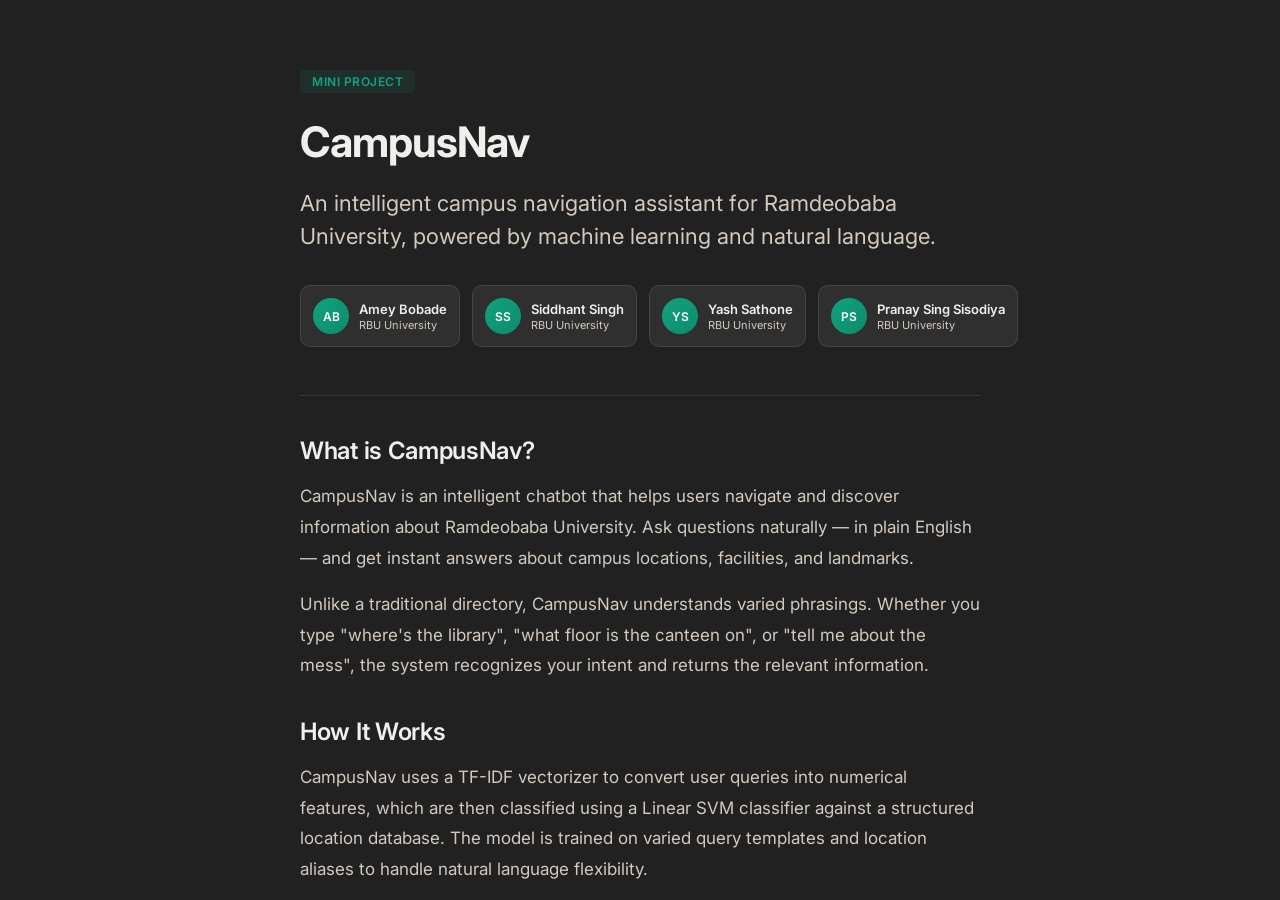
==== frontend/about.html @ 0d2a4924 "fixed ui and database, added about page" ====
<!DOCTYPE html>
<html lang="en">

<head>
    <meta charset="UTF-8">
    <meta name="viewport" content="width=device-width, initial-scale=1.0">
    <title>About - CampusNav</title>
    <link href="https://fonts.googleapis.com/css2?family=Inter:wght@400;500;600;700&display=swap" rel="stylesheet">
    <link rel="stylesheet" href="style.css">
    <link rel="icon" type="image/x-icon" href="./logo.ico" />
    <script>
        const savedTheme = localStorage.getItem('theme') || 'dark';
        document.documentElement.setAttribute('data-theme', savedTheme);
    </script>
    <style>
        .about-body {
            flex: 1;
            display: flex;
            justify-content: center;
            padding: 30px 24px;
            overflow-y: auto;
        }

        .article {
            max-width: 680px;
            width: 100%;
            padding-top: 40px;
        }

        .article-header {
            margin-bottom: 48px;
        }

        .article-title {
            font-size: 42px;
            font-weight: 700;
            color: var(--text-primary);
            line-height: 1.2;
            letter-spacing: -1px;
            margin-bottom: 20px;
        }

        .article-subtitle {
            font-size: 22px;
            color: var(--text-secondary);
            line-height: 1.5;
            font-weight: 400;
            margin-bottom: 32px;
        }

        .article-byline {
            display: grid;
            grid-template-columns: repeat(4, 1fr);
            gap: 12px;
            margin-top: 24px;
        }

        .byline-card {
            display: flex;
            align-items: center;
            gap: 10px;
            background: var(--bg-input);
            border: 1px solid var(--border-color);
            border-radius: 10px;
            padding: 12px;
        }

        .byline-avatar {
            width: 36px;
            height: 36px;
            border-radius: 50%;
            background: linear-gradient(135deg, #10a37f 0%, #0d8a6c 100%);
            display: flex;
            align-items: center;
            justify-content: center;
            color: white;
            font-weight: 600;
            font-size: 12px;
            flex-shrink: 0;
        }

        .byline-info {
            display: flex;
            flex-direction: column;
            gap: 1px;
            min-width: 0;
        }

        .byline-name {
            font-size: 13px;
            font-weight: 600;
            color: var(--text-primary);
            white-space: nowrap;
            overflow: hidden;
            text-overflow: ellipsis;
        }

        .byline-meta {
            font-size: 11px;
            color: var(--text-secondary);
        }

        .article-divider {
            height: 1px;
            background: var(--border-color);
            margin: 40px 0;
        }

        .article-section {
            margin-bottom: 36px;
        }

        .article-section h2 {
            font-size: 24px;
            font-weight: 600;
            color: var(--text-primary);
            margin-bottom: 16px;
            letter-spacing: -0.3px;
        }

        .article-section p {
            font-size: 17px;
            color: var(--text-secondary);
            line-height: 1.8;
            margin-bottom: 16px;
        }

        .article-section p:last-child {
            margin-bottom: 0;
        }

        .article-tag {
            display: inline-block;
            font-size: 12px;
            font-weight: 600;
            letter-spacing: 0.5px;
            text-transform: uppercase;
            color: #10a37f;
            background: rgba(16, 163, 127, 0.1);
            padding: 4px 12px;
            border-radius: 4px;
            margin-bottom: 24px;
        }

        .article-footer {
            margin-top: 56px;
            padding-top: 32px;
        }

        .article-footer a {
            display: inline-flex;
            align-items: center;
            gap: 8px;
            color: #10a37f;
            text-decoration: none;
            font-size: 15px;
            font-weight: 500;
            transition: opacity 0.2s;
        }

        .article-footer a:hover {
            opacity: 0.75;
        }

        @media (max-width: 640px) {
            .article-title {
                font-size: 32px;
            }

            .article-subtitle {
                font-size: 18px;
            }

            .article-byline {
                grid-template-columns: 1fr 1fr;
            }
        }

        @media (max-width: 480px) {
            .article-title {
                font-size: 28px;
            }

            .article-subtitle {
                font-size: 16px;
            }

            .article-byline {
                grid-template-columns: 1fr;
            }

            .about-body {
                padding: 20px 16px;
            }
        }
    </style>
</head>

<body>
    <div class="app-container">
        <main class="chat-area">
            <div class="about-body">
                <article class="article">
                    <header class="article-header">
                        <span class="article-tag">Mini Project</span>
                        <h1 class="article-title">CampusNav</h1>
                        <p class="article-subtitle">
                            An intelligent campus navigation assistant for Ramdeobaba University,
                            powered by machine learning and natural language.
                        </p>
                        <div class="article-byline">
                            <div class="byline-card">
                                <div class="byline-avatar">AB</div>
                                <div class="byline-info">
                                    <span class="byline-name">Amey Bobade</span>
                                    <span class="byline-meta">RBU University</span>
                                </div>
                            </div>
                            <div class="byline-card">
                                <div class="byline-avatar">SS</div>
                                <div class="byline-info">
                                    <span class="byline-name">Siddhant Singh</span>
                                    <span class="byline-meta">RBU University</span>
                                </div>
                            </div>
                            <div class="byline-card">
                                <div class="byline-avatar">YS</div>
                                <div class="byline-info">
                                    <span class="byline-name">Yash Sathone</span>
                                    <span class="byline-meta">RBU University</span>
                                </div>
                            </div>
                            <div class="byline-card">
                                <div class="byline-avatar">PS</div>
                                <div class="byline-info">
                                    <span class="byline-name">Pranay Sing Sisodiya</span>
                                    <span class="byline-meta">RBU University</span>
                                </div>
                            </div>
                        </div>
                    </header>

                    <div class="article-divider"></div>

                    <section class="article-section">
                        <h2>What is CampusNav?</h2>
                        <p>
                            CampusNav is an intelligent chatbot that helps users navigate and discover
                            information about Ramdeobaba University. Ask questions naturally — in plain English —
                            and get instant answers about campus locations, facilities, and landmarks.
                        </p>
                        <p>
                            Unlike a traditional directory, CampusNav understands varied phrasings. Whether you
                            type "where's the library", "what floor is the canteen on", or "tell me about the
                            mess", the system recognizes your intent and returns the relevant information.
                        </p>
                    </section>

                    <section class="article-section">
                        <h2>How It Works</h2>
                        <p>
                            CampusNav uses a TF-IDF vectorizer to convert user queries into numerical
                            features, which are then classified using a Linear SVM classifier against a
                            structured location database. The model is trained on varied query templates
                            and location aliases to handle natural language flexibility.
                        </p>
                        <p>
                            The backend is built with FastAPI, serving the ML model over a simple REST API.
                            The frontend is a single-page application with a clean, responsive chat interface.
                        </p>
                    </section>

                    <section class="article-section">
                        <h2>Tech Stack</h2>
                        <p>
                            Python &nbsp;&middot;&nbsp; FastAPI &nbsp;&middot;&nbsp; scikit-learn &nbsp;&middot;&nbsp;
                            HTML &nbsp;&middot;&nbsp; CSS &nbsp;&middot;&nbsp; JavaScript &nbsp;&middot;&nbsp; JSON
                        </p>
                    </section>

                    <div class="article-divider"></div>

                    <footer class="article-footer">
                        <a href="index.html">
                            <svg width="16" height="16" viewBox="0 0 24 24" fill="none" stroke="currentColor"
                                stroke-width="2" stroke-linecap="round" stroke-linejoin="round">
                                <line x1="19" y1="12" x2="5" y2="12"></line>
                                <polyline points="12 19 5 12 12 5"></polyline>
                            </svg>
                            Back to Chat
                        </a>
                    </footer>
                </article>
            </div>
        </main>
    </div>
</body>

</html>
---- frontend/style.css ----
@import url('https://fonts.googleapis.com/css2?family=Inter:wght@400;500;600;700&display=swap');

:root {
    --bg-main: #212121;
    --text-primary: #F1EFEC;
    --text-secondary: #D4C9BE;
    --bg-input: #2F2F2F;
    --border-color: rgba(255, 255, 255, 0.1);
    --user-msg-bg: #2F2F2F;
    --shadow: rgba(0, 0, 0, 0.5);
    --hamburger-hover-bg: rgba(255, 255, 255, 0.1);
    --input-focus-shadow: rgba(0, 0, 0, 0.2);
    --send-btn-bg: #ffffff;
    --send-btn-color: #212121;
    --send-btn-hover-bg: #e0e0e0;
    --send-btn-disabled-bg: rgba(255, 255, 255, 0.1);
}

[data-theme="light"] {
    --bg-main: #F5F5F5;
    --text-primary: #1a1a1a;
    --text-secondary: #666666;
    --bg-input: #ffffff;
    --border-color: rgba(0, 0, 0, 0.1);
    --user-msg-bg: #e8e8e8;
    --shadow: rgba(0, 0, 0, 0.1);
    --hamburger-hover-bg: rgba(0, 0, 0, 0.06);
    --input-focus-shadow: rgba(0, 0, 0, 0.15);
    --send-btn-bg: #1a1a1a;
    --send-btn-color: #ffffff;
    --send-btn-hover-bg: #333333;
    --send-btn-disabled-bg: rgba(0, 0, 0, 0.08);
}

* {
    box-sizing: border-box;
    margin: 0;
    padding: 0;
}

body {
    background: var(--bg-main);
    color: var(--text-primary);
    font-family: "Inter", sans-serif;
    height: 100dvh;
    display: flex;
    overflow: hidden;
    font-size: 15px;
}

.app-container {
    display: flex;
    width: 100vw;
    height: 100dvh;
}

.user-menu-wrapper {
    position: relative;
    display: flex;
    align-items: center;
    margin-left: auto;
}

@keyframes pulse-soft {
    0% {
        transform: scale(0.95);
        opacity: 0.8;
    }

    50% {
        transform: scale(1.05);
        opacity: 1;
    }

    100% {
        transform: scale(0.95);
        opacity: 0.8;
    }
}

.user-avatar-icon {
    color: var(--text-secondary);
    display: flex;
    align-items: center;
    justify-content: center;
    width: 36px;
    height: 36px;
}

.user-avatar-icon svg {
    animation: pulse-soft 3s infinite ease-in-out;
}

.hamburger-btn {
    background: transparent;
    border: none;
    color: var(--text-secondary);
    cursor: pointer;
    border-radius: 8px;
    width: 36px;
    height: 36px;
    display: flex;
    align-items: center;
    justify-content: center;
    transition: background 0.2s, color 0.2s, transform 0.2s;
}

.hamburger-btn:hover {
    background: var(--hamburger-hover-bg);
    color: var(--text-primary);
    transform: scale(1.05);
}

.hamburger-btn:active {
    transform: scale(0.95);
}

.dropdown-menu {
    position: absolute;
    top: 48px;
    right: 0;
    width: 220px;
    background: var(--bg-input);
    border: 1px solid var(--border-color);
    border-radius: 12px;
    padding: 8px;
    display: none;
    flex-direction: column;
    box-shadow: 0 4px 20px var(--shadow);
    z-index: 1000;
}

@keyframes slide-down {
    from {
        opacity: 0;
        transform: translateY(-10px);
    }

    to {
        opacity: 1;
        transform: translateY(0);
    }
}

.dropdown-menu.show {
    display: flex;
    animation: slide-down 0.2s ease-out forwards;
}

.dropdown-item {
    background: transparent;
    border: none;
    color: var(--text-primary);
    padding: 10px 12px;
    border-radius: 8px;
    cursor: pointer;
    display: flex;
    align-items: center;
    gap: 10px;
    font-size: 14px;
    text-align: left;
    transition: background 0.2s, transform 0.2s;
}

.dropdown-item:hover {
    background: var(--hamburger-hover-bg);
    transform: translateX(4px);
}

.dropdown-item:active {
    transform: translateX(2px) scale(0.98);
}

.dropdown-divider {
    height: 1px;
    background: var(--border-color);
    margin: 8px 0;
}

.chat-area {
    flex: 1;
    display: flex;
    flex-direction: column;
    position: relative;
    height: 100dvh;
}

.chat-header {
    display: flex;
    align-items: center;
    padding: 12px 24px;
    color: var(--text-secondary);
    font-weight: 500;
    justify-content: flex-start;
    gap: 12px;
}

.chat-header h2 {
    font-size: 18px;
    font-weight: 600;
    color: var(--text-primary);
    margin: 0;
}

.messages-container {
    flex: 1;
    overflow-y: auto;
    padding-bottom: 20px;
    display: flex;
    flex-direction: column;
}

@keyframes pop-in {
    from {
        opacity: 0;
        transform: translateY(10px) scale(0.98);
    }

    to {
        opacity: 1;
        transform: translateY(0) scale(1);
    }
}

.msg-row {
    width: 100%;
    display: flex;
    justify-content: center;
    padding: 24px 20px;
    animation: pop-in 0.6s ease-out forwards;
}

.msg-content {
    max-width: 768px;
    width: 100%;
    display: flex;
    gap: 16px;
}

.msg-row.user {
    justify-content: center;
}

.msg-row.user .msg-content {
    justify-content: flex-end;
}

.msg-text {
    line-height: 1.6;
    white-space: pre-wrap;
    flex: 1;
    color: var(--text-primary);
}

.msg-row.user .msg-text {
    background: var(--user-msg-bg);
    padding: 10px 18px;
    border-radius: 20px;
    max-width: fit-content;
    flex: none;
}

.msg-row.bot .msg-text {
    padding: 4px 0;
}

.bot-avatar {
    width: 32px;
    height: 32px;
    border-radius: 4px;
    background: linear-gradient(135deg, #10a37f 0%, #0d8a6c 100%);
    display: flex;
    align-items: center;
    justify-content: center;
    color: white;
    font-size: 12px;
    font-weight: 600;
    flex-shrink: 0;
}

.typing-indicator {
    display: flex;
    align-items: center;
    gap: 4px;
    padding: 8px 0;
}

.typing-dot {
    width: 6px;
    height: 6px;
    background: var(--text-secondary);
    border-radius: 50%;
    animation: typing-bounce 1.4s infinite ease-in-out both;
}

.typing-dot:nth-child(1) {
    animation-delay: -0.32s;
}

.typing-dot:nth-child(2) {
    animation-delay: -0.16s;
}

@keyframes typing-bounce {

    0%,
    80%,
    100% {
        transform: scale(0);
        opacity: 0.5;
    }

    40% {
        transform: scale(1);
        opacity: 1;
    }
}

.input-container-wrapper {
    width: 100%;
    padding: 0 20px 20px 20px;
    display: flex;
    flex-direction: column;
    align-items: center;
}

.input-container {
    max-width: 768px;
    width: 100%;
    margin-bottom: 8px;
}

.input-box {
    position: relative;
    background: var(--bg-input);
    border-radius: 24px;
    border: 1px solid var(--border-color);
    display: flex;
    align-items: flex-end;
    padding: 12px 16px;
    box-shadow: 0 0 15px var(--shadow);
    transition: border-color 0.3s ease, box-shadow 0.3s ease, transform 0.3s ease;
}

.input-box:focus-within {
    border-color: var(--text-secondary);
    box-shadow: 0 4px 20px var(--input-focus-shadow);
    transform: translateY(-2px);
}

.input-box textarea {
    width: 100%;
    background: transparent;
    border: none;
    color: var(--text-primary);
    font-family: inherit;
    font-size: 15px;
    outline: none;
    resize: none;
    max-height: 200px;
    padding: 2px 40px 2px 8px;
    line-height: 1.5;
}

.input-box textarea::placeholder {
    color: var(--text-secondary);
}

.send-btn {
    position: absolute;
    right: 12px;
    bottom: 10px;
    background: var(--send-btn-bg);
    color: var(--send-btn-color);
    border: none;
    border-radius: 10px;
    width: 32px;
    height: 32px;
    display: flex;
    align-items: center;
    justify-content: center;
    cursor: pointer;
    transition: opacity 0.2s, transform 0.2s, background-color 0.2s;
}

.send-btn:not(:disabled):hover {
    transform: scale(1.05);
    background: var(--send-btn-hover-bg);
}

.send-btn:not(:disabled):active {
    transform: scale(0.95);
}

.send-btn svg {
    color: var(--send-btn-color);
    transition: transform 0.2s;
}

.send-btn:not(:disabled):hover svg {
    transform: translateX(2px) translateY(-2px);
}

.send-btn:disabled {
    opacity: 0.5;
    cursor: not-allowed;
    background: var(--send-btn-disabled-bg);
}

.send-btn:disabled svg {
    color: var(--text-secondary);
}

@media (max-width: 768px) {
    .msg-content {
        max-width: 100%;
    }

    .input-box {
        border-radius: 20px;
    }

    .msg-text {
        font-size: 15px;
    }

    .chat-header {
        padding: 10px 16px;
    }

    .chat-header h2 {
        font-size: 16px;
    }

    .user-avatar-icon,
    .hamburger-btn {
        width: 32px;
        height: 32px;
    }

    .dropdown-menu {
        width: 200px;
        right: -8px;
    }

    .input-container-wrapper {
        padding: 0 12px 16px;
    }
}
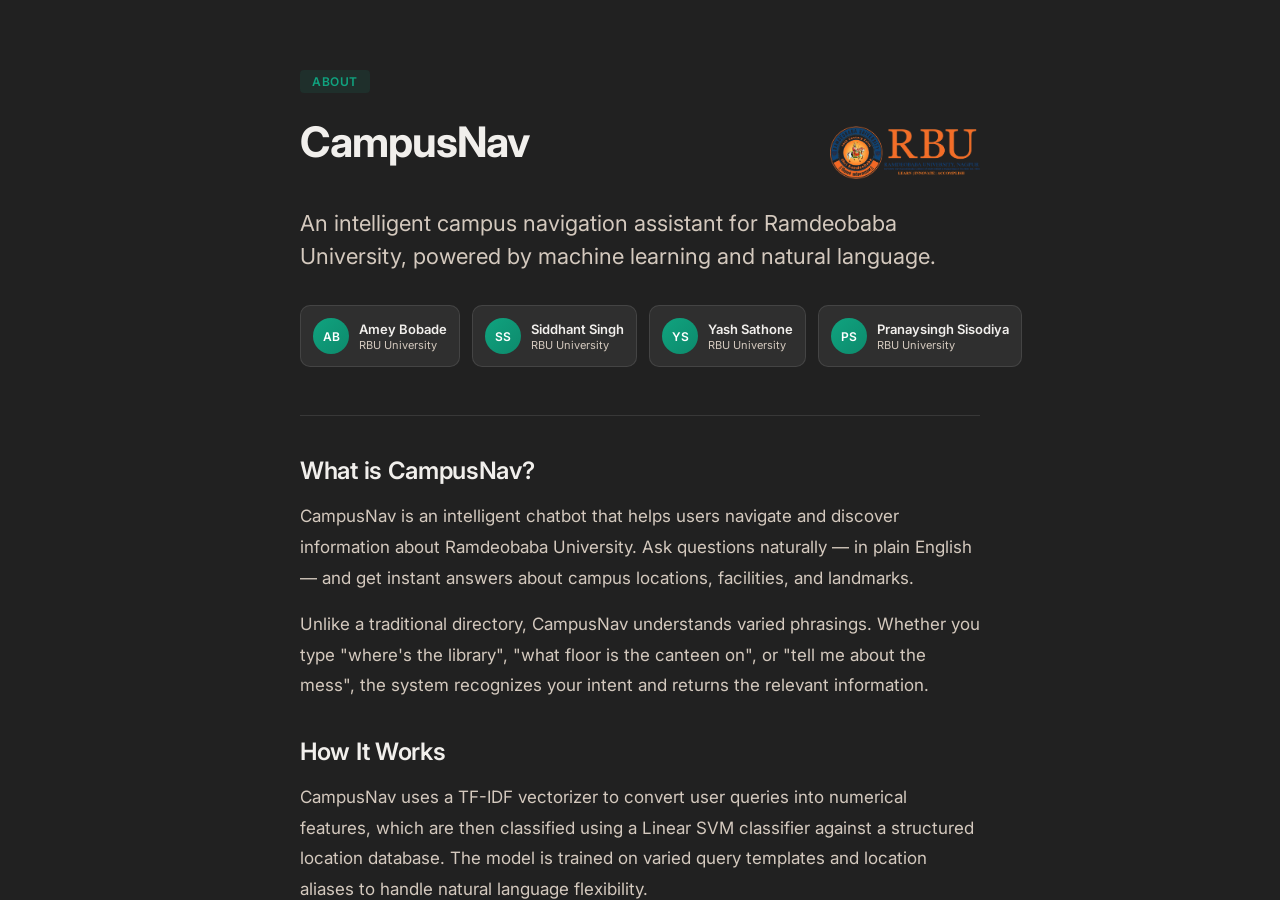
==== commit d3588a07: "add logo" ====
--- a/frontend/about.html
+++ b/frontend/about.html
@@ -176,6 +176,38 @@
             }
         }
 
+        .beams-container {
+            position: relative;
+            width: 100%;
+            height: 100%;
+        }
+
+        .logo-box {
+            display: flex;
+            align-items: center;
+            justify-content: space-between;
+            margin-bottom: 20px;
+        }
+
+        .logo-box img {
+            width: 25dvw;
+            max-width: 150px;
+            height: auto;
+        }
+
+
+        @media (max-width: 768px) {
+            .logo-box {
+                flex-direction: column;
+                text-align: center;
+            }
+
+            .logo-box img {
+                width: 30vw;
+                max-width: 100px;
+            }
+        }
+
         @media (max-width: 480px) {
             .article-title {
                 font-size: 28px;
@@ -191,6 +223,11 @@
 
             .about-body {
                 padding: 20px 16px;
+            }
+
+            .logo-box img {
+                width: 35vw;
+                max-width: 70px;
             }
         }
     </style>
@@ -202,8 +239,13 @@
             <div class="about-body">
                 <article class="article">
                     <header class="article-header">
-                        <span class="article-tag">Mini Project</span>
-                        <h1 class="article-title">CampusNav</h1>
+                        <span class="article-tag">About</span>
+
+                        <div class="logo-box">
+                            <h1 class="article-title">CampusNav</h1>
+                            <img src="rbu_logo.png" alt="rbu_logo">
+                        </div>
+
                         <p class="article-subtitle">
                             An intelligent campus navigation assistant for Ramdeobaba University,
                             powered by machine learning and natural language.
@@ -233,7 +275,7 @@
                             <div class="byline-card">
                                 <div class="byline-avatar">PS</div>
                                 <div class="byline-info">
-                                    <span class="byline-name">Pranay Sing Sisodiya</span>
+                                    <span class="byline-name">Pranaysingh Sisodiya</span>
                                     <span class="byline-meta">RBU University</span>
                                 </div>
                             </div>
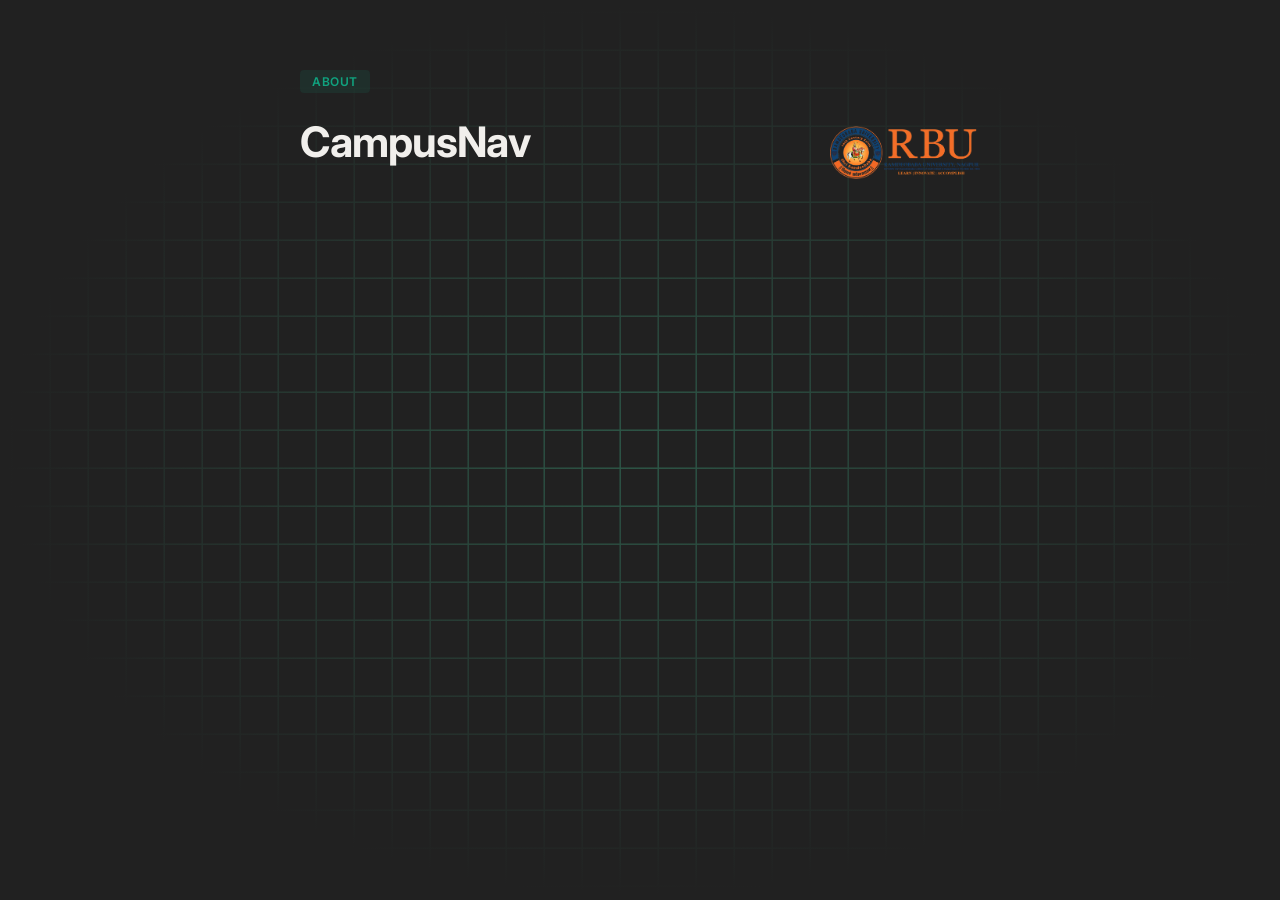
==== commit ce8ac54e: "add animation" ====
--- a/frontend/about.html
+++ b/frontend/about.html
@@ -13,7 +13,36 @@
         document.documentElement.setAttribute('data-theme', savedTheme);
     </script>
     <style>
+        .chat-area {
+            position: relative;
+            overflow: hidden;
+        }
+
+        #shapegrid-canvas {
+            position: absolute;
+            top: 0;
+            left: 0;
+            width: 100%;
+            height: 100%;
+            z-index: 0;
+            pointer-events: none;
+        }
+
+        .chat-area::after {
+            content: '';
+            position: absolute;
+            top: 0;
+            left: 0;
+            width: 100%;
+            height: 100%;
+            background: radial-gradient(ellipse at center, transparent 0%, var(--bg-main) 70%);
+            pointer-events: none;
+            z-index: 1;
+        }
+
         .about-body {
+            position: relative;
+            z-index: 2;
             flex: 1;
             display: flex;
             justify-content: center;
@@ -230,16 +259,60 @@
                 max-width: 70px;
             }
         }
+
+        /* Split animation styles */
+        .article-title .char {
+            display: inline-block;
+            opacity: 0;
+            transform: translateY(40px);
+            will-change: transform, opacity;
+        }
+
+        .article-title.animate .char {
+            animation: char-reveal 1.25s cubic-bezier(0.25, 0.46, 0.45, 0.94) forwards;
+        }
+
+        @keyframes char-reveal {
+            to {
+                opacity: 1;
+                transform: translateY(0);
+            }
+        }
+
+        /* Other elements fade in after title */
+        .article-tag,
+        .logo-box img,
+        .article-subtitle,
+        .article-byline,
+        .article-divider,
+        .article-section,
+        .article-footer {
+            opacity: 0;
+            transform: translateY(20px);
+            transition: opacity 0.6s ease-out, transform 0.6s ease-out;
+        }
+
+        .article-tag.visible,
+        .logo-box img.visible,
+        .article-subtitle.visible,
+        .article-byline.visible,
+        .article-divider.visible,
+        .article-section.visible,
+        .article-footer.visible {
+            opacity: 1;
+            transform: translateY(0);
+        }
     </style>
 </head>
 
 <body>
     <div class="app-container">
         <main class="chat-area">
+            <canvas id="shapegrid-canvas"></canvas>
             <div class="about-body">
                 <article class="article">
                     <header class="article-header">
-                        <span class="article-tag">About</span>
+                        <span class="article-tag visible">About</span>
 
                         <div class="logo-box">
                             <h1 class="article-title">CampusNav</h1>
@@ -336,6 +409,403 @@
             </div>
         </main>
     </div>
-</body>
+
+    <script>
+        // ── ShapeGrid (vanilla canvas, converted from React) ──────────────────
+        (function () {
+            const canvas = document.getElementById('shapegrid-canvas');
+            if (!canvas) return;
+            const ctx = canvas.getContext('2d');
+
+            // Theme-aware palette — matched to --bg-main and --text-secondary tones
+            const PALETTES = {
+                dark: {
+                    borderColor: '#2e5a4a',
+                    hoverFillColor: '#1a3a2e',
+                    speed: 0.6,
+                    trailAmount: 8
+                },
+                light: {
+                    borderColor: '#a8c4bc',
+                    hoverFillColor: '#d4e8e2',
+                    speed: 0.35,
+                    trailAmount: 5
+                }
+            };
+
+            function getTheme() {
+                return document.documentElement.getAttribute('data-theme') || 'dark';
+            }
+
+            function getPalette() {
+                return PALETTES[getTheme()] || PALETTES.dark;
+            }
+
+            const config = {
+                direction: 'diagonal',
+                squareSize: 38,
+                shape: 'square',       // 'square' | 'circle' | 'hexagon' | 'triangle'
+                ...getPalette()
+            };
+
+            let numSquaresX, numSquaresY;
+            const gridOffset = { x: 0, y: 0 };
+            let hoveredSquare = null;
+            const trailCells = [];
+            const cellOpacities = new Map();
+            let animId = null;
+
+            const isHex = config.shape === 'hexagon';
+            const isTri = config.shape === 'triangle';
+            const hexHoriz = config.squareSize * 1.5;
+            const hexVert = config.squareSize * Math.sqrt(3);
+
+            function resizeCanvas() {
+                canvas.width = canvas.offsetWidth;
+                canvas.height = canvas.offsetHeight;
+                numSquaresX = Math.ceil(canvas.width / config.squareSize) + 1;
+                numSquaresY = Math.ceil(canvas.height / config.squareSize) + 1;
+            }
+
+            function drawHex(cx, cy, size) {
+                ctx.beginPath();
+                for (let i = 0; i < 6; i++) {
+                    const angle = (Math.PI / 3) * i;
+                    const vx = cx + size * Math.cos(angle);
+                    const vy = cy + size * Math.sin(angle);
+                    if (i === 0) ctx.moveTo(vx, vy);
+                    else ctx.lineTo(vx, vy);
+                }
+                ctx.closePath();
+            }
+
+            function drawCircle(cx, cy, size) {
+                ctx.beginPath();
+                ctx.arc(cx, cy, size / 2, 0, Math.PI * 2);
+                ctx.closePath();
+            }
+
+            function drawTriangle(cx, cy, size, flip) {
+                ctx.beginPath();
+                if (flip) {
+                    ctx.moveTo(cx, cy + size / 2);
+                    ctx.lineTo(cx + size / 2, cy - size / 2);
+                    ctx.lineTo(cx - size / 2, cy - size / 2);
+                } else {
+                    ctx.moveTo(cx, cy - size / 2);
+                    ctx.lineTo(cx + size / 2, cy + size / 2);
+                    ctx.lineTo(cx - size / 2, cy + size / 2);
+                }
+                ctx.closePath();
+            }
+
+            function drawGrid() {
+                ctx.clearRect(0, 0, canvas.width, canvas.height);
+
+                if (isHex) {
+                    const colShift = Math.floor(gridOffset.x / hexHoriz);
+                    const offsetX = ((gridOffset.x % hexHoriz) + hexHoriz) % hexHoriz;
+                    const offsetY = ((gridOffset.y % hexVert) + hexVert) % hexVert;
+                    const cols = Math.ceil(canvas.width / hexHoriz) + 3;
+                    const rows = Math.ceil(canvas.height / hexVert) + 3;
+
+                    for (let col = -2; col < cols; col++) {
+                        for (let row = -2; row < rows; row++) {
+                            const cx = col * hexHoriz + offsetX;
+                            const cy = row * hexVert + ((col + colShift) % 2 !== 0 ? hexVert / 2 : 0) + offsetY;
+                            const cellKey = col + ',' + row;
+                            const alpha = cellOpacities.get(cellKey);
+                            if (alpha) {
+                                ctx.globalAlpha = alpha;
+                                drawHex(cx, cy, config.squareSize);
+                                ctx.fillStyle = config.hoverFillColor;
+                                ctx.fill();
+                                ctx.globalAlpha = 1;
+                            }
+                            drawHex(cx, cy, config.squareSize);
+                            ctx.strokeStyle = config.borderColor;
+                            ctx.stroke();
+                        }
+                    }
+                } else if (isTri) {
+                    const halfW = config.squareSize / 2;
+                    const colShift = Math.floor(gridOffset.x / halfW);
+                    const rowShift = Math.floor(gridOffset.y / config.squareSize);
+                    const offsetX = ((gridOffset.x % halfW) + halfW) % halfW;
+                    const offsetY = ((gridOffset.y % config.squareSize) + config.squareSize) % config.squareSize;
+                    const cols = Math.ceil(canvas.width / halfW) + 4;
+                    const rows = Math.ceil(canvas.height / config.squareSize) + 4;
+
+                    for (let col = -2; col < cols; col++) {
+                        for (let row = -2; row < rows; row++) {
+                            const cx = col * halfW + offsetX;
+                            const cy = row * config.squareSize + config.squareSize / 2 + offsetY;
+                            const flip = ((col + colShift + row + rowShift) % 2 + 2) % 2 !== 0;
+                            const cellKey = col + ',' + row;
+                            const alpha = cellOpacities.get(cellKey);
+                            if (alpha) {
+                                ctx.globalAlpha = alpha;
+                                drawTriangle(cx, cy, config.squareSize, flip);
+                                ctx.fillStyle = config.hoverFillColor;
+                                ctx.fill();
+                                ctx.globalAlpha = 1;
+                            }
+                            drawTriangle(cx, cy, config.squareSize, flip);
+                            ctx.strokeStyle = config.borderColor;
+                            ctx.stroke();
+                        }
+                    }
+                } else if (config.shape === 'circle') {
+                    const offsetX = ((gridOffset.x % config.squareSize) + config.squareSize) % config.squareSize;
+                    const offsetY = ((gridOffset.y % config.squareSize) + config.squareSize) % config.squareSize;
+                    const cols = Math.ceil(canvas.width / config.squareSize) + 3;
+                    const rows = Math.ceil(canvas.height / config.squareSize) + 3;
+
+                    for (let col = -2; col < cols; col++) {
+                        for (let row = -2; row < rows; row++) {
+                            const cx = col * config.squareSize + config.squareSize / 2 + offsetX;
+                            const cy = row * config.squareSize + config.squareSize / 2 + offsetY;
+                            const cellKey = col + ',' + row;
+                            const alpha = cellOpacities.get(cellKey);
+                            if (alpha) {
+                                ctx.globalAlpha = alpha;
+                                drawCircle(cx, cy, config.squareSize);
+                                ctx.fillStyle = config.hoverFillColor;
+                                ctx.fill();
+                                ctx.globalAlpha = 1;
+                            }
+                            drawCircle(cx, cy, config.squareSize);
+                            ctx.strokeStyle = config.borderColor;
+                            ctx.stroke();
+                        }
+                    }
+                } else {
+                    // squares
+                    const offsetX = ((gridOffset.x % config.squareSize) + config.squareSize) % config.squareSize;
+                    const offsetY = ((gridOffset.y % config.squareSize) + config.squareSize) % config.squareSize;
+                    const cols = Math.ceil(canvas.width / config.squareSize) + 3;
+                    const rows = Math.ceil(canvas.height / config.squareSize) + 3;
+
+                    for (let col = -2; col < cols; col++) {
+                        for (let row = -2; row < rows; row++) {
+                            const sx = col * config.squareSize + offsetX;
+                            const sy = row * config.squareSize + offsetY;
+                            const cellKey = col + ',' + row;
+                            const alpha = cellOpacities.get(cellKey);
+                            if (alpha) {
+                                ctx.globalAlpha = alpha;
+                                ctx.fillStyle = config.hoverFillColor;
+                                ctx.fillRect(sx, sy, config.squareSize, config.squareSize);
+                                ctx.globalAlpha = 1;
+                            }
+                            ctx.strokeStyle = config.borderColor;
+                            ctx.strokeRect(sx, sy, config.squareSize, config.squareSize);
+                        }
+                    }
+                }
+
+                // Vignette
+                const gradient = ctx.createRadialGradient(
+                    canvas.width / 2, canvas.height / 2, 0,
+                    canvas.width / 2, canvas.height / 2,
+                    Math.sqrt(canvas.width * canvas.width + canvas.height * canvas.height) / 2
+                );
+                gradient.addColorStop(0, 'rgba(0,0,0,0)');
+                ctx.fillStyle = gradient;
+                ctx.fillRect(0, 0, canvas.width, canvas.height);
+            }
+
+            function updateCellOpacities() {
+                const targets = new Map();
+                if (hoveredSquare) {
+                    targets.set(hoveredSquare.x + ',' + hoveredSquare.y, 1);
+                }
+                for (let i = 0; i < trailCells.length; i++) {
+                    const t = trailCells[i];
+                    const key = t.x + ',' + t.y;
+                    if (!targets.has(key)) {
+                        targets.set(key, (trailCells.length - i) / (trailCells.length + 1));
+                    }
+                }
+                for (const [key] of targets) {
+                    if (!cellOpacities.has(key)) cellOpacities.set(key, 0);
+                }
+                for (const [key, opacity] of cellOpacities) {
+                    const target = targets.get(key) || 0;
+                    const next = opacity + (target - opacity) * 0.15;
+                    if (next < 0.005) {
+                        cellOpacities.delete(key);
+                    } else {
+                        cellOpacities.set(key, next);
+                    }
+                }
+            }
+
+            function updateAnimation() {
+                const effectiveSpeed = Math.max(config.speed, 0.1);
+                const wrapX = isHex ? hexHoriz * 2 : config.squareSize;
+                const wrapY = isHex ? hexVert : isTri ? config.squareSize * 2 : config.squareSize;
+
+                switch (config.direction) {
+                    case 'right':
+                        gridOffset.x = (gridOffset.x - effectiveSpeed + wrapX) % wrapX;
+                        break;
+                    case 'left':
+                        gridOffset.x = (gridOffset.x + effectiveSpeed + wrapX) % wrapX;
+                        break;
+                    case 'up':
+                        gridOffset.y = (gridOffset.y + effectiveSpeed + wrapY) % wrapY;
+                        break;
+                    case 'down':
+                        gridOffset.y = (gridOffset.y - effectiveSpeed + wrapY) % wrapY;
+                        break;
+                    case 'diagonal':
+                        gridOffset.x = (gridOffset.x - effectiveSpeed + wrapX) % wrapX;
+                        gridOffset.y = (gridOffset.y - effectiveSpeed + wrapY) % wrapY;
+                        break;
+                }
+
+                updateCellOpacities();
+                drawGrid();
+                animId = requestAnimationFrame(updateAnimation);
+            }
+
+            function getGridCell(mouseX, mouseY) {
+                if (isHex) {
+                    const colShift = Math.floor(gridOffset.x / hexHoriz);
+                    const offsetX = ((gridOffset.x % hexHoriz) + hexHoriz) % hexHoriz;
+                    const offsetY = ((gridOffset.y % hexVert) + hexVert) % hexVert;
+                    const adjustedX = mouseX - offsetX;
+                    const adjustedY = mouseY - offsetY;
+                    const col = Math.round(adjustedX / hexHoriz);
+                    const rowOffset = (col + colShift) % 2 !== 0 ? hexVert / 2 : 0;
+                    const row = Math.round((adjustedY - rowOffset) / hexVert);
+                    return { x: col, y: row };
+                } else if (isTri) {
+                    const halfW = config.squareSize / 2;
+                    const offsetX = ((gridOffset.x % halfW) + halfW) % halfW;
+                    const offsetY = ((gridOffset.y % config.squareSize) + config.squareSize) % config.squareSize;
+                    return {
+                        x: Math.round((mouseX - offsetX) / halfW),
+                        y: Math.floor((mouseY - offsetY) / config.squareSize)
+                    };
+                } else if (config.shape === 'circle') {
+                    const offsetX = ((gridOffset.x % config.squareSize) + config.squareSize) % config.squareSize;
+                    const offsetY = ((gridOffset.y % config.squareSize) + config.squareSize) % config.squareSize;
+                    return {
+                        x: Math.round((mouseX - offsetX) / config.squareSize),
+                        y: Math.round((mouseY - offsetY) / config.squareSize)
+                    };
+                } else {
+                    const offsetX = ((gridOffset.x % config.squareSize) + config.squareSize) % config.squareSize;
+                    const offsetY = ((gridOffset.y % config.squareSize) + config.squareSize) % config.squareSize;
+                    return {
+                        x: Math.floor((mouseX - offsetX) / config.squareSize),
+                        y: Math.floor((mouseY - offsetY) / config.squareSize)
+                    };
+                }
+            }
+
+            function handleMouseMove(e) {
+                const rect = canvas.getBoundingClientRect();
+                const mouseX = e.clientX - rect.left;
+                const mouseY = e.clientY - rect.top;
+                const cell = getGridCell(mouseX, mouseY);
+
+                if (!hoveredSquare || hoveredSquare.x !== cell.x || hoveredSquare.y !== cell.y) {
+                    if (hoveredSquare && config.hoverTrailAmount > 0) {
+                        trailCells.unshift({ ...hoveredSquare });
+                        if (trailCells.length > config.hoverTrailAmount) trailCells.length = config.hoverTrailAmount;
+                    }
+                    hoveredSquare = cell;
+                }
+            }
+
+            function handleMouseLeave() {
+                if (hoveredSquare && config.hoverTrailAmount > 0) {
+                    trailCells.unshift({ ...hoveredSquare });
+                    if (trailCells.length > config.hoverTrailAmount) trailCells.length = config.hoverTrailAmount;
+                }
+                hoveredSquare = null;
+            }
+
+            function onThemeChange() {
+                const p = getPalette();
+                config.borderColor = p.borderColor;
+                config.hoverFillColor = p.hoverFillColor;
+                config.speed = p.speed;
+                config.hoverTrailAmount = p.trailAmount;
+            }
+
+            // Sync immediately with any theme set before this script ran
+            onThemeChange();
+
+            // Watch for theme toggles from the navbar button (index.html pattern)
+            const observer = new MutationObserver(function (mutations) {
+                mutations.forEach(function (m) {
+                    if (m.attributeName === 'data-theme') onThemeChange();
+                });
+            });
+            observer.observe(document.documentElement, { attributes: true });
+
+            window.addEventListener('resize', resizeCanvas);
+            canvas.addEventListener('mousemove', handleMouseMove);
+            canvas.addEventListener('mouseleave', handleMouseLeave);
+            resizeCanvas();
+            animId = requestAnimationFrame(updateAnimation);
+        })();
+
+        // ── Original ab-js.js animation ───────────────────────────────────────
+        document.fonts.ready.then(function () {
+            runAnimation();
+        });
+
+        document.addEventListener('DOMContentLoaded', function () {
+            runAnimation();
+        });
+
+        function runAnimation() {
+            var title = document.querySelector('.article-title');
+            if (!title || title.dataset.animated) return;
+            title.dataset.animated = 'true';
+
+            var text = title.textContent;
+            title.textContent = '';
+            title.setAttribute('aria-label', text);
+
+            var frag = document.createDocumentFragment();
+            for (var i = 0; i < text.length; i++) {
+                var span = document.createElement('span');
+                span.className = 'char';
+                span.textContent = text[i];
+                span.style.animationDelay = (i * 0.05) + 's';
+                frag.appendChild(span);
+            }
+            title.appendChild(frag);
+
+            requestAnimationFrame(function () {
+                title.classList.add('animate');
+            });
+
+            var totalDelay = text.length * 0.05 * 1000 + 750;
+            var logoImg = document.querySelector('.logo-box img');
+            var subtitle = document.querySelector('.article-subtitle');
+            var byline = document.querySelector('.article-byline');
+            var divider1 = document.querySelector('.article-divider');
+            var sections = document.querySelectorAll('.article-section');
+            var footer = document.querySelector('.article-footer');
+
+            setTimeout(function () { if (logoImg) logoImg.classList.add('visible'); }, totalDelay);
+            setTimeout(function () { if (subtitle) subtitle.classList.add('visible'); }, totalDelay + 100);
+            setTimeout(function () { if (byline) byline.classList.add('visible'); }, totalDelay + 200);
+            setTimeout(function () { if (divider1) divider1.classList.add('visible'); }, totalDelay + 300);
+            setTimeout(function () {
+                sections.forEach(function (sec, idx) {
+                    setTimeout(function () { sec.classList.add('visible'); }, idx * 150);
+                });
+            }, totalDelay + 400);
+            setTimeout(function () { if (footer) footer.classList.add('visible'); }, totalDelay + 400 + sections.length * 150 + 200);
+        }
+    </script>
 
 </html>
